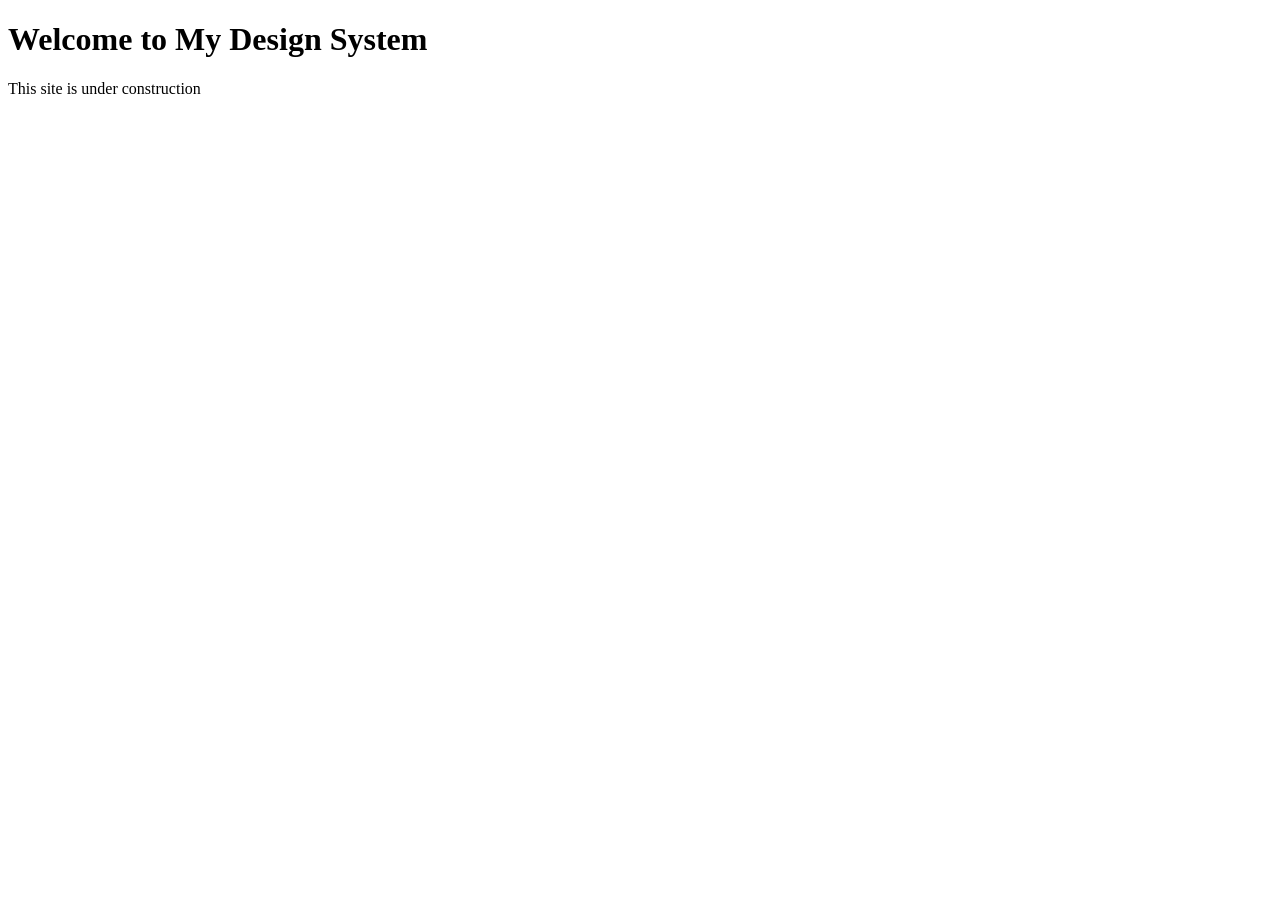
==== index.html @ 8f12af6f "Update index.html" ====
<!DOCTYPE html>
<html lang="en">
<head>
  <meta charset="UTF-8">
  <meta name="viewport" content="width=device-width, initial-scale=1.0">
  <title>My Design System</title>
  <link rel="stylesheet" href="style.css">
</head>
<body>
  <h1>Welcome to My Design System</h1>
  <p>This site is under construction</p>
</body>
</html>
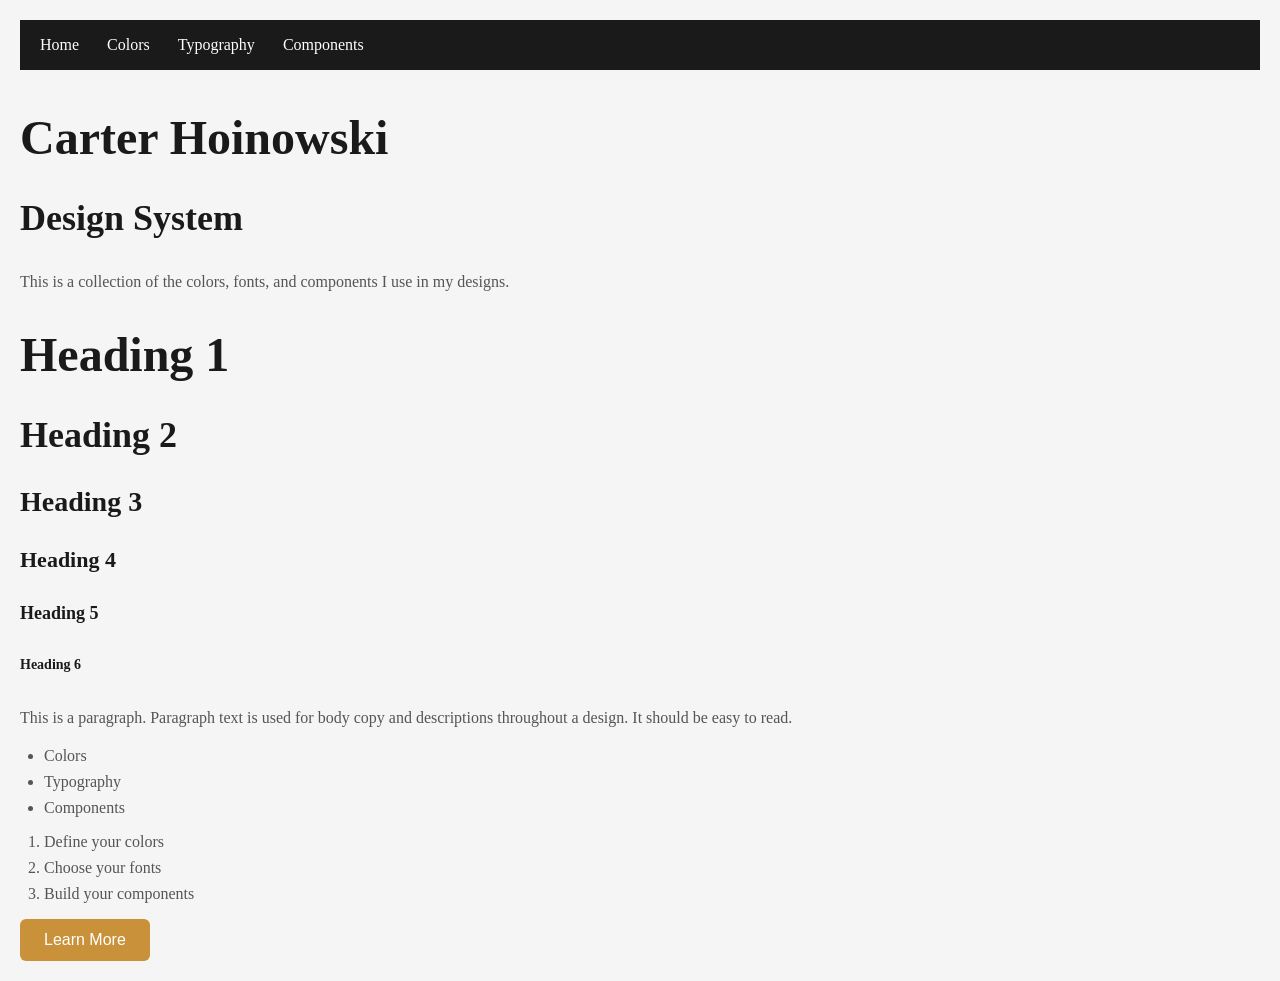
==== commit 5f10c4cc: "Update index.html" ====
--- a/index.html
+++ b/index.html
@@ -3,11 +3,51 @@
 <head>
   <meta charset="UTF-8">
   <meta name="viewport" content="width=device-width, initial-scale=1.0">
-  <title>My Design System</title>
+  <title>Carter Hoinowski — Design System</title>
   <link rel="stylesheet" href="style.css">
 </head>
 <body>
-  <h1>Welcome to My Design System</h1>
-  <p>This site is under construction</p>
+
+  <!-- Navigation -->
+  <nav>
+    <a href="index.html">Home</a>
+    <a href="colors.html">Colors</a>
+    <a href="typography.html">Typography</a>
+    <a href="components.html">Components</a>
+  </nav>
+
+  <!-- Main Heading -->
+  <h1>Carter Hoinowski</h1>
+  <h2>Design System</h2>
+  <p>This is a collection of the colors, fonts, and components I use in my designs.</p>
+
+  <!-- Headings (h1 through h6) -->
+  <h1>Heading 1</h1>
+  <h2>Heading 2</h2>
+  <h3>Heading 3</h3>
+  <h4>Heading 4</h4>
+  <h5>Heading 5</h5>
+  <h6>Heading 6</h6>
+
+  <!-- Paragraph -->
+  <p>This is a paragraph. Paragraph text is used for body copy and descriptions throughout a design. It should be easy to read.</p>
+
+  <!-- Unordered List -->
+  <ul>
+    <li>Colors</li>
+    <li>Typography</li>
+    <li>Components</li>
+  </ul>
+
+  <!-- Ordered List -->
+  <ol>
+    <li>Define your colors</li>
+    <li>Choose your fonts</li>
+    <li>Build your components</li>
+  </ol>
+
+  <!-- Button -->
+  <button>Learn More</button>
+
 </body>
 </html>
--- a/style.css
+++ b/style.css
@@ -0,0 +1,109 @@
+body {
+  font-family: Georgia, serif;
+  background-color: #f5f5f5;
+  color: #333333;
+  margin: 0;
+  padding: 20px;
+}
+
+/* ── Headings ── */
+h1 {
+  font-size: 48px;
+  color: #1a1a1a;
+}
+
+h2 {
+  font-size: 36px;
+  color: #1a1a1a;
+}
+
+h3 {
+  font-size: 28px;
+  color: #1a1a1a;
+}
+
+h4 {
+  font-size: 22px;
+  color: #1a1a1a;
+}
+
+h5 {
+  font-size: 18px;
+  color: #1a1a1a;
+}
+
+h6 {
+  font-size: 14px;
+  color: #1a1a1a;
+}
+
+/* ── Paragraph Text ── */
+p {
+  font-size: 16px;
+  line-height: 1.6;
+  color: #555555;
+  margin-bottom: 16px;
+}
+
+/* ── Lists ── */
+ul, ol {
+  font-size: 16px;
+  color: #555555;
+  padding-left: 24px;
+  margin-bottom: 16px;
+}
+
+li {
+  margin-bottom: 8px;
+}
+
+/* ── Button ── */
+button {
+  background-color: #c9923a;
+  color: white;
+  font-size: 16px;
+  padding: 12px 24px;
+  border: none;
+  border-radius: 6px;
+  cursor: pointer;
+}
+
+button:hover {
+  background-color: #a87730;
+}
+
+/* ── Navigation Bar ── */
+nav {
+  background-color: #1a1a1a;
+  padding: 16px 20px;
+  margin-bottom: 40px;
+}
+
+nav a {
+  color: white;
+  text-decoration: none;
+  margin-right: 24px;
+  font-size: 16px;
+}
+
+nav a:hover {
+  color: #c9923a;
+}
+
+/* ── Card ── */
+.card {
+  background-color: white;
+  border: 1px solid #dddddd;
+  border-radius: 8px;
+  padding: 24px;
+  max-width: 320px;
+}
+
+.card h3 {
+  margin-top: 0;
+  margin-bottom: 12px;
+}
+
+.card p {
+  margin-bottom: 20px;
+}
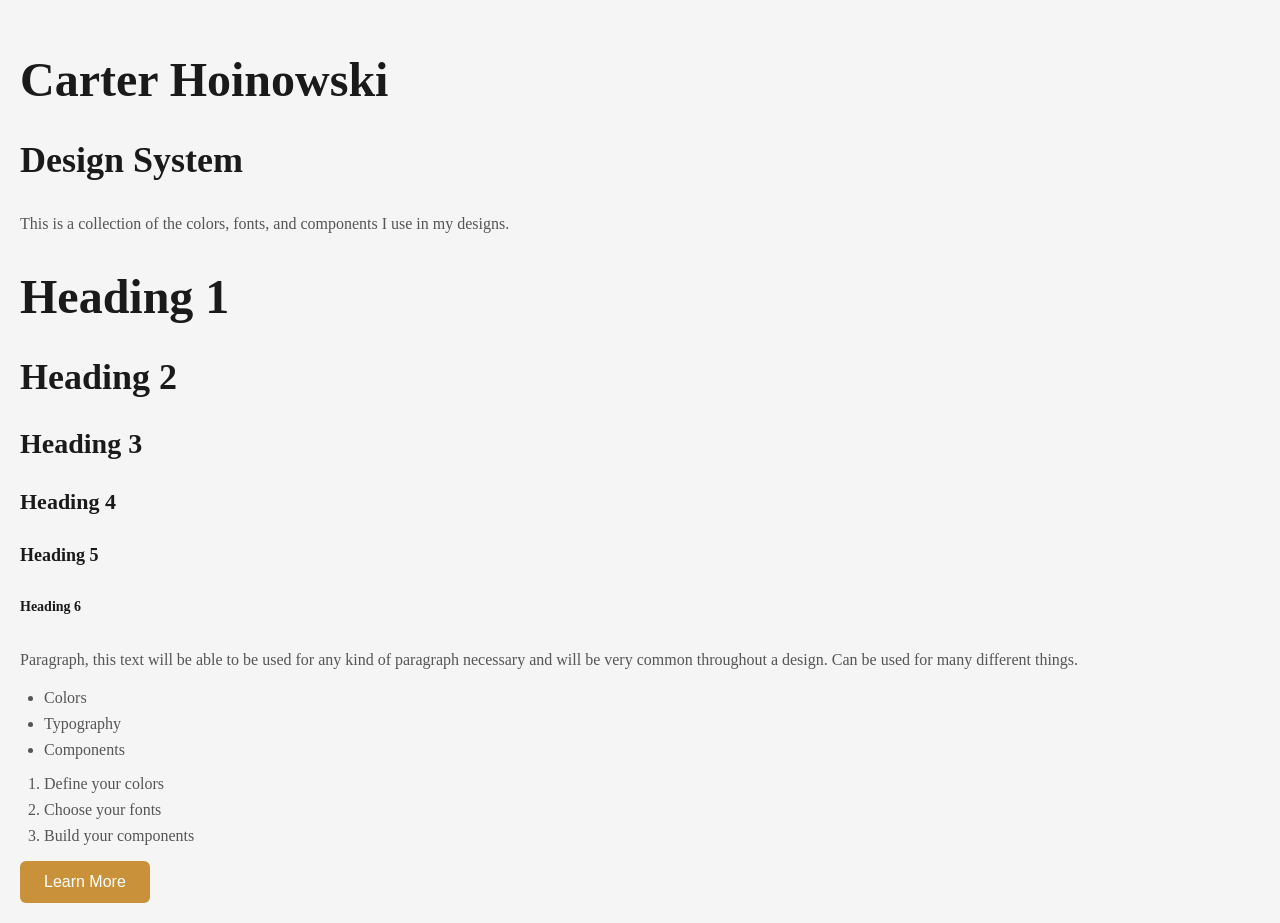
==== commit e2e1e971: "Update index.html" ====
--- a/index.html
+++ b/index.html
@@ -7,14 +7,6 @@
   <link rel="stylesheet" href="style.css">
 </head>
 <body>
-
-  <!-- Navigation -->
-  <nav>
-    <a href="index.html">Home</a>
-    <a href="colors.html">Colors</a>
-    <a href="typography.html">Typography</a>
-    <a href="components.html">Components</a>
-  </nav>
 
   <!-- Main Heading -->
   <h1>Carter Hoinowski</h1>
@@ -30,7 +22,7 @@
   <h6>Heading 6</h6>
 
   <!-- Paragraph -->
-  <p>This is a paragraph. Paragraph text is used for body copy and descriptions throughout a design. It should be easy to read.</p>
+  <p>Paragraph, this text will be able to be used for any kind of paragraph necessary and will be very common throughout a design. Can be used for many different things. </p>
 
   <!-- Unordered List -->
   <ul>
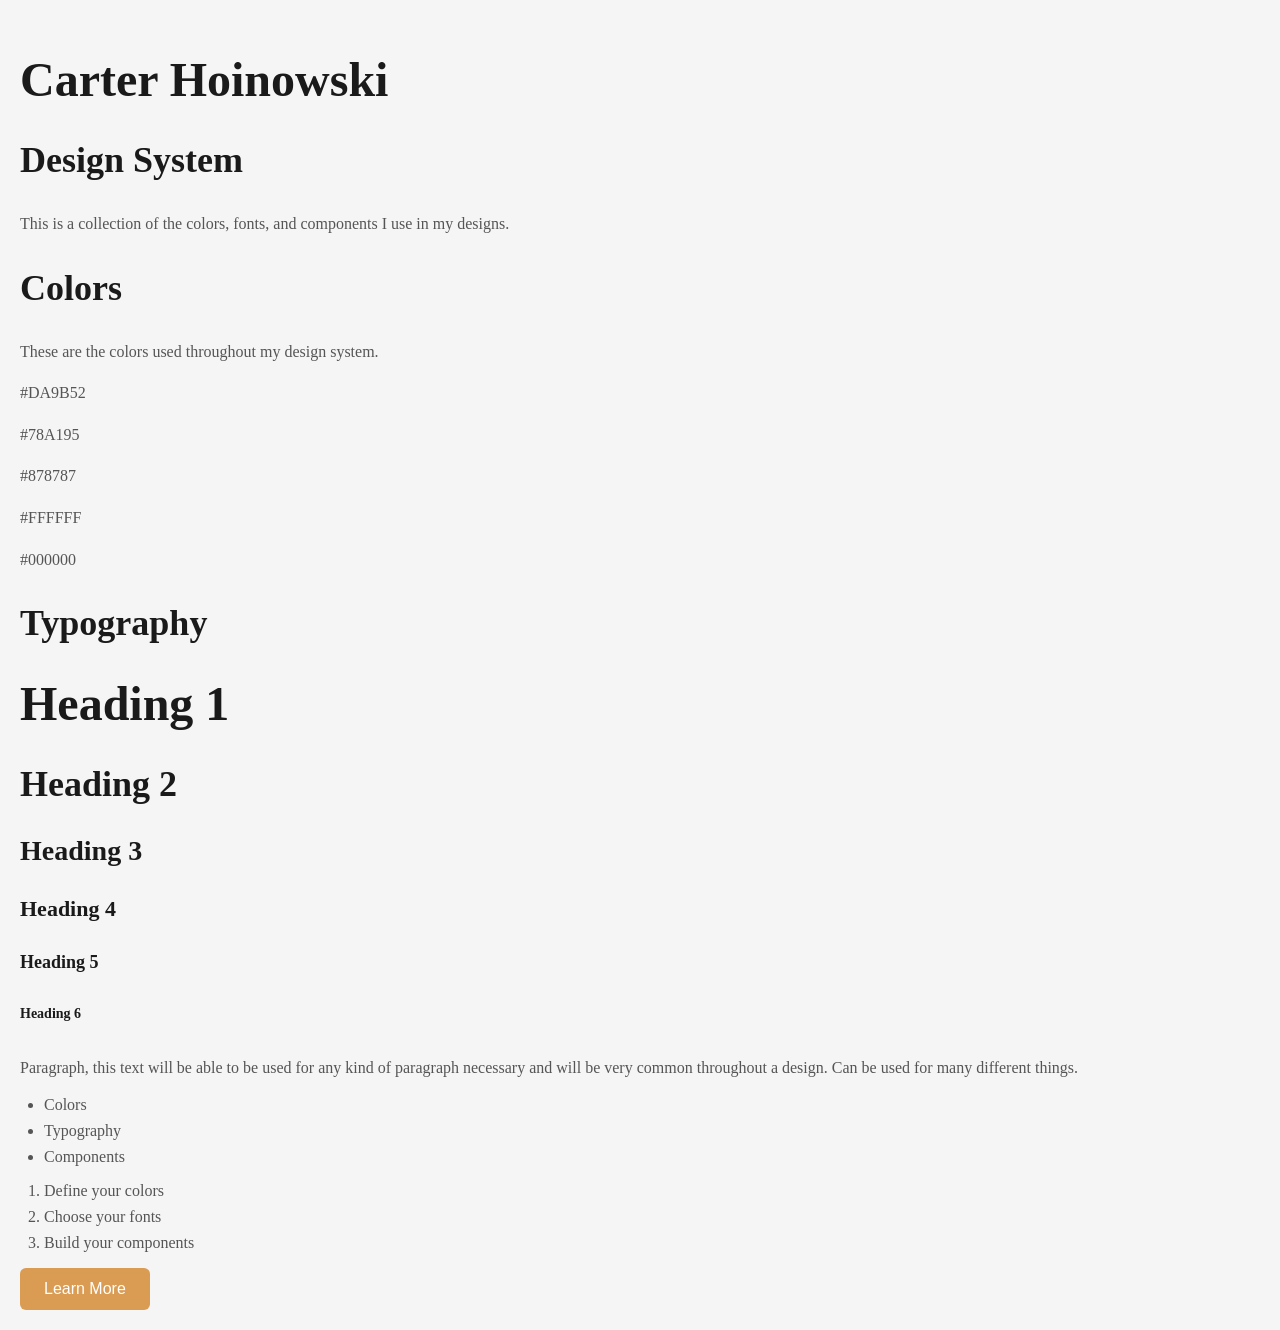
==== commit ad246d4e: "Update index.html" ====
--- a/index.html
+++ b/index.html
@@ -13,7 +13,41 @@
   <h2>Design System</h2>
   <p>This is a collection of the colors, fonts, and components I use in my designs.</p>
 
-  <!-- Headings (h1 through h6) -->
+  <!-- Colors Section -->
+  <h2>Colors</h2>
+  <p>These are the colors used throughout my design system.</p>
+
+  <div class="color-swatches">
+
+    <div class="swatch">
+      <div class="circle" style="background-color: #DA9B52;"></div>
+      <p>#DA9B52</p>
+    </div>
+
+    <div class="swatch">
+      <div class="circle" style="background-color: #78A195;"></div>
+      <p>#78A195</p>
+    </div>
+
+    <div class="swatch">
+      <div class="circle" style="background-color: #878787;"></div>
+      <p>#878787</p>
+    </div>
+
+    <div class="swatch">
+      <div class="circle" style="background-color: #FFFFFF;"></div>
+      <p>#FFFFFF</p>
+    </div>
+
+    <div class="swatch">
+      <div class="circle" style="background-color: #000000;"></div>
+      <p>#000000</p>
+    </div>
+
+  </div>
+
+  <!-- Typography Section -->
+  <h2>Typography</h2>
   <h1>Heading 1</h1>
   <h2>Heading 2</h2>
   <h3>Heading 3</h3>
@@ -22,7 +56,7 @@
   <h6>Heading 6</h6>
 
   <!-- Paragraph -->
-  <p>Paragraph, this text will be able to be used for any kind of paragraph necessary and will be very common throughout a design. Can be used for many different things. </p>
+  <p>Paragraph, this text will be able to be used for any kind of paragraph necessary and will be very common throughout a design. Can be used for many different things.</p>
 
   <!-- Unordered List -->
   <ul>
--- a/style.css
+++ b/style.css
@@ -59,7 +59,7 @@
 
 /* ── Button ── */
 button {
-  background-color: #c9923a;
+  background-color: #DA9B52;
   color: white;
   font-size: 16px;
   padding: 12px 24px;
@@ -69,41 +69,5 @@
 }
 
 button:hover {
-  background-color: #a87730;
+  background-color: #DA9B52;
 }
-
-/* ── Navigation Bar ── */
-nav {
-  background-color: #1a1a1a;
-  padding: 16px 20px;
-  margin-bottom: 40px;
-}
-
-nav a {
-  color: white;
-  text-decoration: none;
-  margin-right: 24px;
-  font-size: 16px;
-}
-
-nav a:hover {
-  color: #c9923a;
-}
-
-/* ── Card ── */
-.card {
-  background-color: white;
-  border: 1px solid #dddddd;
-  border-radius: 8px;
-  padding: 24px;
-  max-width: 320px;
-}
-
-.card h3 {
-  margin-top: 0;
-  margin-bottom: 12px;
-}
-
-.card p {
-  margin-bottom: 20px;
-}
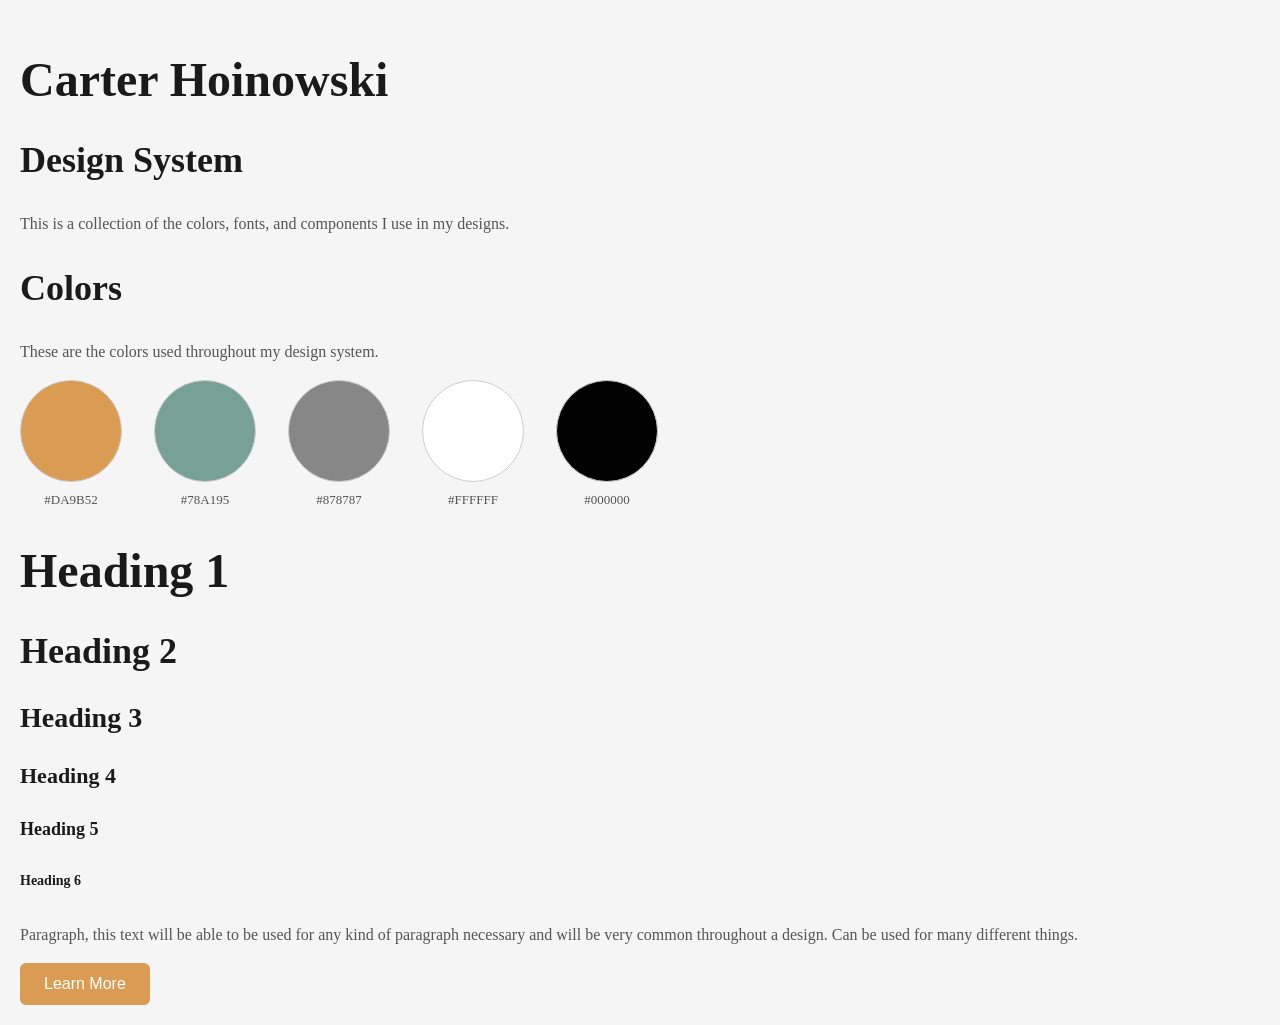
==== commit 7517c5ea: "Update index.html" ====
--- a/index.html
+++ b/index.html
@@ -46,8 +46,7 @@
 
   </div>
 
-  <!-- Typography Section -->
-  <h2>Typography</h2>
+  <!-- Headings -->
   <h1>Heading 1</h1>
   <h2>Heading 2</h2>
   <h3>Heading 3</h3>
@@ -58,20 +57,6 @@
   <!-- Paragraph -->
   <p>Paragraph, this text will be able to be used for any kind of paragraph necessary and will be very common throughout a design. Can be used for many different things.</p>
 
-  <!-- Unordered List -->
-  <ul>
-    <li>Colors</li>
-    <li>Typography</li>
-    <li>Components</li>
-  </ul>
-
-  <!-- Ordered List -->
-  <ol>
-    <li>Define your colors</li>
-    <li>Choose your fonts</li>
-    <li>Build your components</li>
-  </ol>
-
   <!-- Button -->
   <button>Learn More</button>
 
--- a/style.css
+++ b/style.css
@@ -69,5 +69,40 @@
 }
 
 button:hover {
-  background-color: #DA9B52;
+  background-color: #c4873d;
 }
+
+/* ── Color Swatches ── */
+
+/* This makes the circles sit side by side in a row */
+.color-swatches {
+  display: flex;
+  gap: 32px;
+  margin-bottom: 32px;
+}
+
+/* Each swatch is a circle + label stacked vertically */
+.swatch {
+  display: flex;
+  flex-direction: column;
+  align-items: center;
+}
+
+/* The circle itself */
+.circle {
+  width: 100px;
+  height: 100px;
+  border-radius: 50%;
+  border: 1px solid #cccccc;
+  margin-bottom: 8px;
+}
+
+/* The hex label under the circle */
+.swatch p {
+  font-size: 13px;
+  color: #555555;
+  margin: 0;
+  text-align: center;
+}
+
+
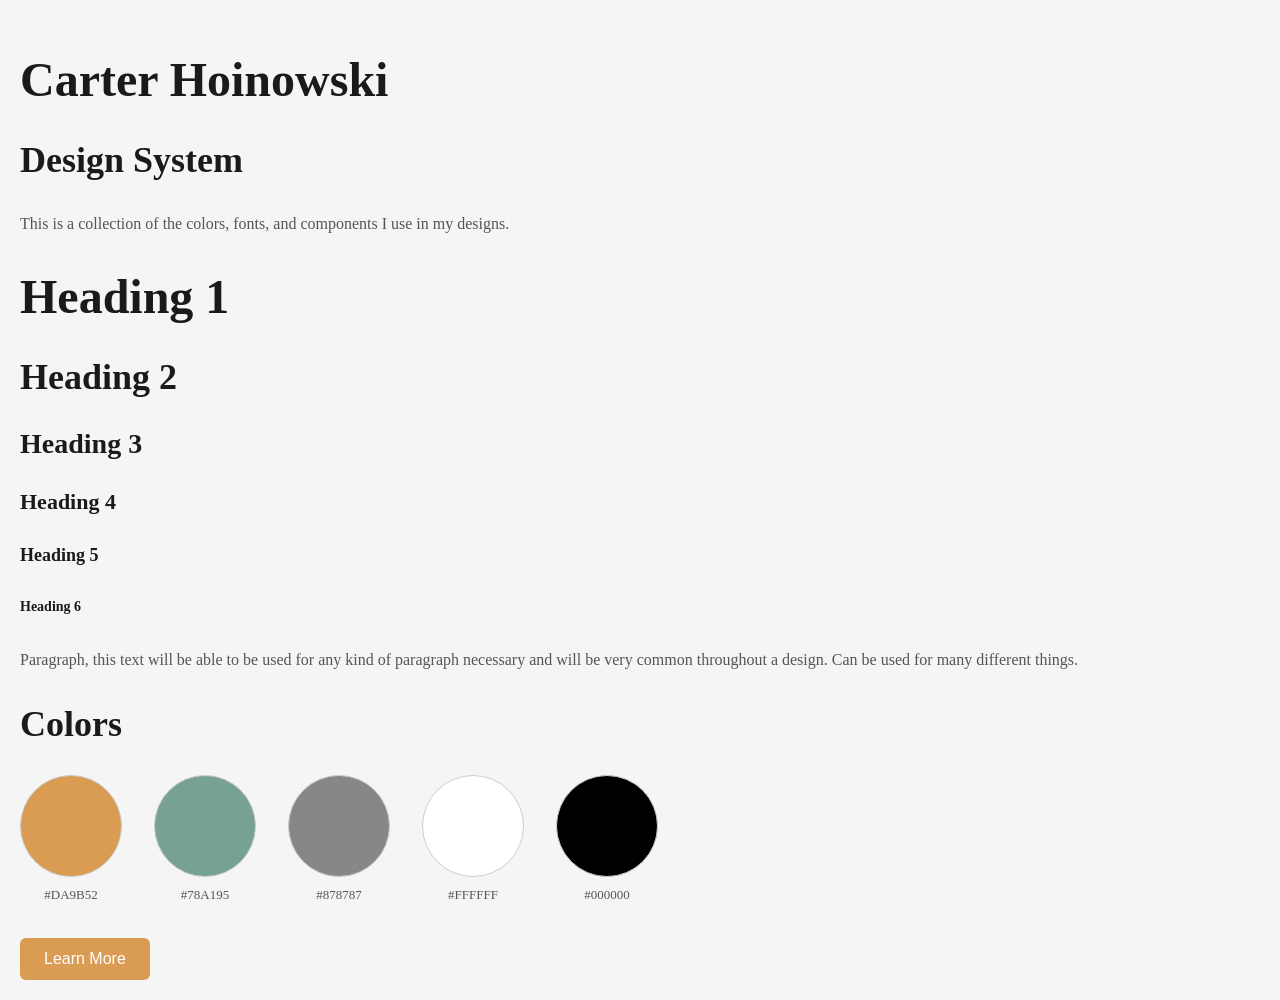
==== commit 640d0ae5: "Update index.html" ====
--- a/index.html
+++ b/index.html
@@ -13,9 +13,18 @@
   <h2>Design System</h2>
   <p>This is a collection of the colors, fonts, and components I use in my designs.</p>
 
+  <!-- Headings -->
+  <h1>Heading 1</h1>
+  <h2>Heading 2</h2>
+  <h3>Heading 3</h3>
+  <h4>Heading 4</h4>
+  <h5>Heading 5</h5>
+  <h6>Heading 6</h6>
+  <p>Paragraph, this text will be able to be used for any kind of paragraph necessary and will be very common throughout a design. Can be used for many different things.</p>
+
+
   <!-- Colors Section -->
   <h2>Colors</h2>
-  <p>These are the colors used throughout my design system.</p>
 
   <div class="color-swatches">
 
@@ -46,17 +55,6 @@
 
   </div>
 
-  <!-- Headings -->
-  <h1>Heading 1</h1>
-  <h2>Heading 2</h2>
-  <h3>Heading 3</h3>
-  <h4>Heading 4</h4>
-  <h5>Heading 5</h5>
-  <h6>Heading 6</h6>
-
-  <!-- Paragraph -->
-  <p>Paragraph, this text will be able to be used for any kind of paragraph necessary and will be very common throughout a design. Can be used for many different things.</p>
-
   <!-- Button -->
   <button>Learn More</button>
 
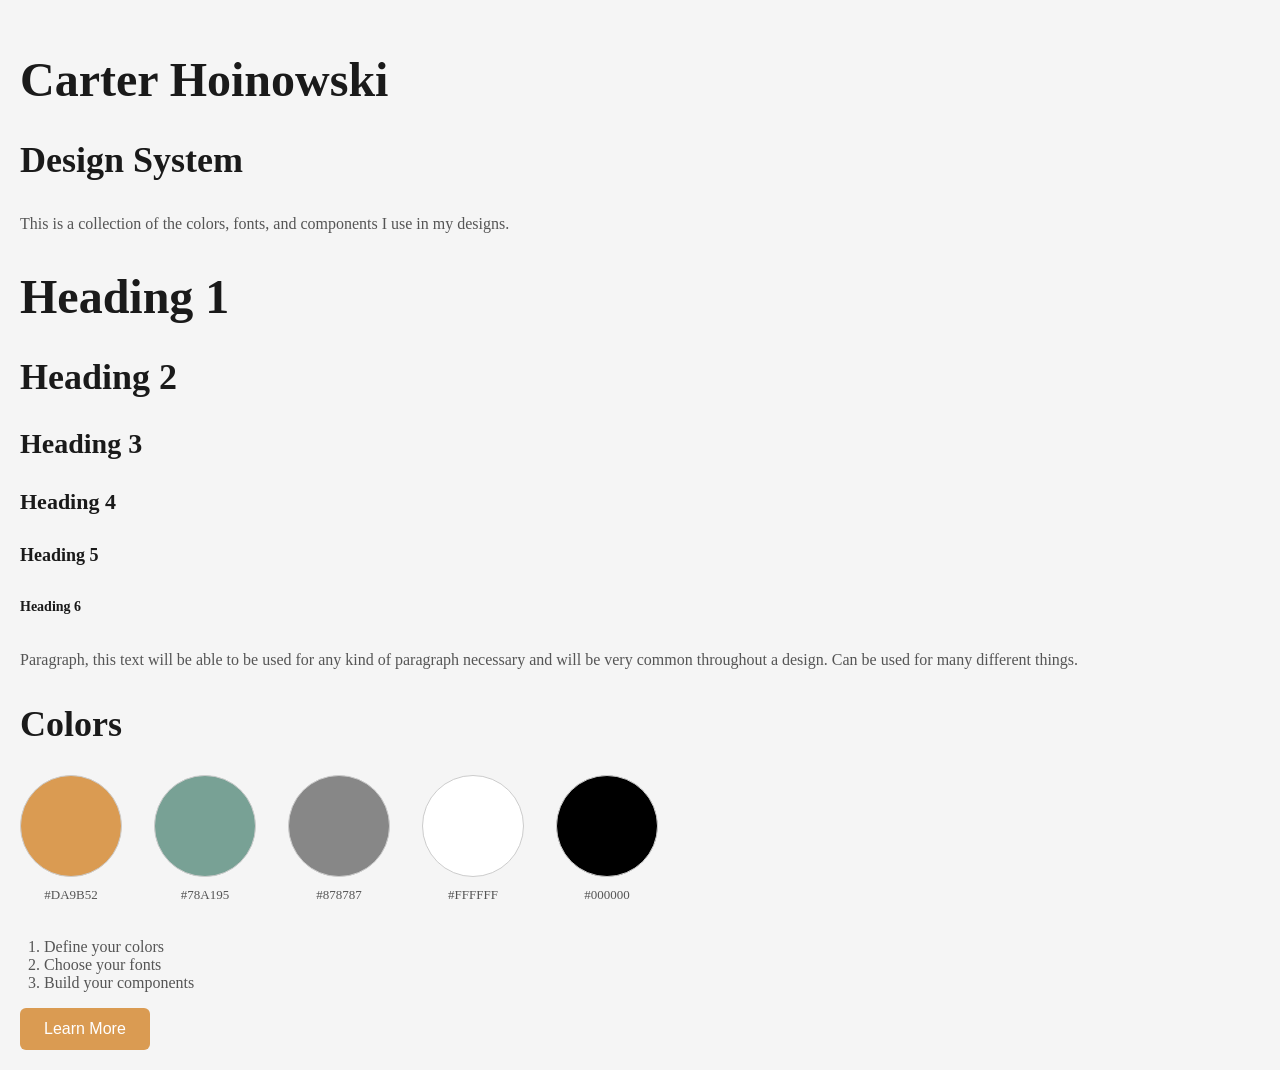
==== commit 900afe79: "Update index.html" ====
--- a/index.html
+++ b/index.html
@@ -54,6 +54,13 @@
     </div>
 
   </div>
+  
+   <!-- Ordered List -->
+ <ol>
+    <li>Define your colors</li>
+    <li>Choose your fonts</li>
+    <li>Build your components</li>
+  </ol>
 
   <!-- Button -->
   <button>Learn More</button>
--- a/style.css
+++ b/style.css
@@ -45,16 +45,40 @@
   margin-bottom: 16px;
 }
 
-/* ── Lists ── */
-ul, ol {
+/* ── Color Swatches ── */
+.color-swatches {
+  display: flex;
+  gap: 32px;
+  margin-bottom: 32px;
+}
+
+.swatch {
+  display: flex;
+  flex-direction: column;
+  align-items: center;
+}
+
+.circle {
+  width: 100px;
+  height: 100px;
+  border-radius: 50%;
+  border: 1px solid #cccccc;
+  margin-bottom: 8px;
+}
+
+.swatch p {
+  font-size: 13px;
+  color: #555555;
+  margin: 0;
+  text-align: center;
+}
+
+/* -- ordered list -- */
+ol {
   font-size: 16px;
   color: #555555;
   padding-left: 24px;
   margin-bottom: 16px;
-}
-
-li {
-  margin-bottom: 8px;
 }
 
 /* ── Button ── */
@@ -71,38 +95,3 @@
 button:hover {
   background-color: #c4873d;
 }
-
-/* ── Color Swatches ── */
-
-/* This makes the circles sit side by side in a row */
-.color-swatches {
-  display: flex;
-  gap: 32px;
-  margin-bottom: 32px;
-}
-
-/* Each swatch is a circle + label stacked vertically */
-.swatch {
-  display: flex;
-  flex-direction: column;
-  align-items: center;
-}
-
-/* The circle itself */
-.circle {
-  width: 100px;
-  height: 100px;
-  border-radius: 50%;
-  border: 1px solid #cccccc;
-  margin-bottom: 8px;
-}
-
-/* The hex label under the circle */
-.swatch p {
-  font-size: 13px;
-  color: #555555;
-  margin: 0;
-  text-align: center;
-}
-
-
